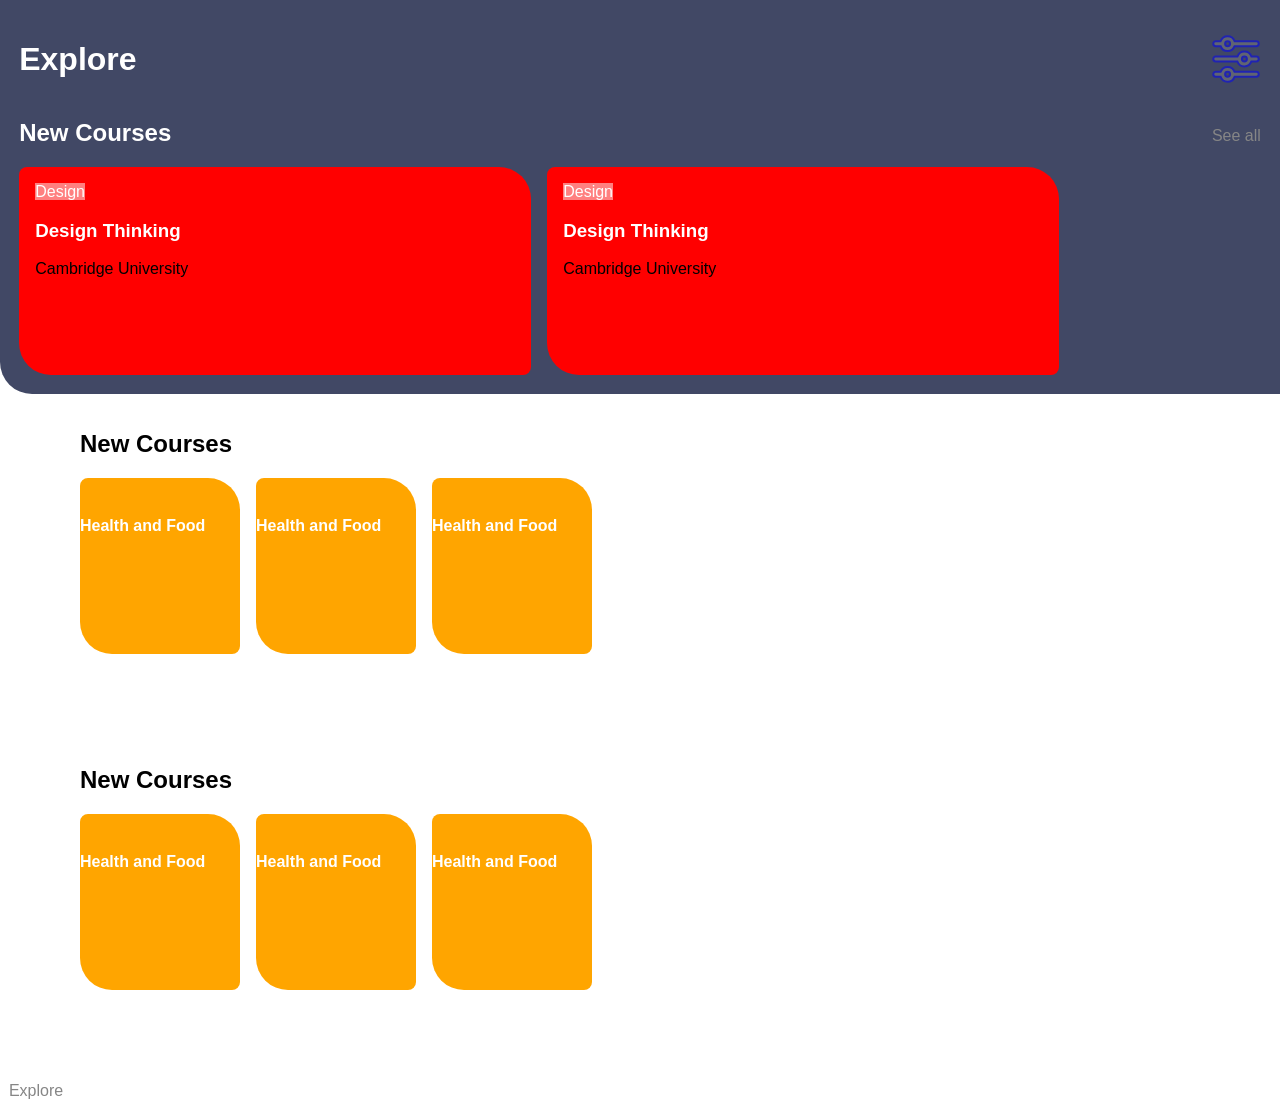
==== index.html @ 0bbe35b3 "firstcommit" ====
<!DOCTYPE html>
<html lang="fr">
<head>
    <meta charset="UTF-8">
    <meta http-equiv="X-UA-Compatible" content="IE=edge">
    <meta name="viewport" content="width=device-width, initial-scale=1.0">
    <link rel="stylesheet" href="./css/style.css">
    <title>Document</title>
</head>
<body>
    <header>
        <div class="line">
            <h1>Explore</h1>
            <a id="btnhead" href="#">
                <svg width="50" height="50" viewBox="0 0 22 22" fill="none" xmlns="http://www.w3.org/2000/svg">
                    <path opacity="0.5" d="M19.913 3.17391H10.3913C9.95652 1.91304 8.73913 1 7.30435 1C5.86957 1 4.69565 1.91304 4.21739 3.17391H2.08696C1.47826 3.17391 1 3.65217 1 4.26087C1 4.86957 1.47826 5.34783 2.08696 5.34783H4.21739C4.65217 6.6087 5.86957 7.52174 7.30435 7.52174C8.73913 7.52174 9.91304 6.6087 10.3913 5.34783H19.913C20.5217 5.34783 21 4.86957 21 4.26087C21 3.65217 20.5217 3.17391 19.913 3.17391ZM7.30435 5.34783C6.69565 5.34783 6.21739 4.86957 6.21739 4.26087C6.21739 3.65217 6.69565 3.17391 7.30435 3.17391C7.91304 3.17391 8.3913 3.65217 8.3913 4.26087C8.3913 4.86957 7.91304 5.34783 7.30435 5.34783ZM1 11C1 11.6087 1.47826 12.087 2.08696 12.087H11.6087C12.0435 13.3478 13.2609 14.2609 14.6957 14.2609C16.1304 14.2609 17.3043 13.3478 17.7826 12.087H19.913C20.5217 12.087 21 11.6087 21 11C21 10.3913 20.5217 9.91304 19.913 9.91304H17.7826C17.3478 8.65217 16.1304 7.73913 14.6957 7.73913C13.2609 7.73913 12.087 8.65217 11.6087 9.91304H2.08696C1.47826 9.91304 1 10.3913 1 11ZM13.6087 11C13.6087 10.3913 14.087 9.91304 14.6957 9.91304C15.3043 9.91304 15.7826 10.3913 15.7826 11C15.7826 11.6087 15.3043 12.087 14.6957 12.087C14.087 12.087 13.6087 11.6087 13.6087 11ZM19.913 16.6522H10.3913C9.95652 15.3913 8.73913 14.4783 7.30435 14.4783C5.86957 14.4783 4.69565 15.3913 4.21739 16.6522H2.08696C1.47826 16.6522 1 17.1304 1 17.7391C1 18.3478 1.47826 18.8261 2.08696 18.8261H4.21739C4.65217 20.087 5.86957 21 7.30435 21C8.73913 21 9.91304 20.087 10.3913 18.8261H19.913C20.5217 18.8261 21 18.3478 21 17.7391C21 17.1304 20.5217 16.6522 19.913 16.6522ZM7.30435 18.8261C6.69565 18.8261 6.21739 18.3478 6.21739 17.7391C6.21739 17.1304 6.69565 16.6522 7.30435 16.6522C7.91304 16.6522 8.3913 17.1304 8.3913 17.7391C8.3913 18.3478 7.91304 18.8261 7.30435 18.8261Z" fill="grey" stroke="blue" stroke-width="0.9"/>
                    </svg>
            </a>
        </div>
        <div class="entete">
            <h2>New Courses</h2>
            <a class="seeall" href="#">See all</a>
        </div>
        <div class="slide-head">
            <div class="container-slide-head">
                <a class="btnslider-head" href="#">Design</a>
                <h3>Design Thinking</h3>
                <p>Cambridge University</p>
            </div>
            <div class="container-slide-head">
                <a class="btnslider-head" href="#">Design</a>
                <h3>Design Thinking</h3>
                <p>Cambridge University</p>
            </div>
        </div>
    </header>
    <main>
        <section>
            <div class="entete">
                <h2>New Courses</h2>
                <a class="seeall" href="#">See all</a>
            </div>
            <div class="slide-main">
                <div class="container-slide-main">
                    <img src="" alt="">
                    <h4>Health and Food</h4>
                </div>
                <div class="container-slide-main">
                    <img src="" alt="">
                    <h4>Health and Food</h4>
                </div>
                <div class="container-slide-main">
                    <img src="" alt="">
                    <h4>Health and Food</h4>
                </div>
            </div>
        </section>
        <section>
            <div class="entete">
                <h2>New Courses</h2>
                <a class="seeall" href="#">See all</a>
            </div>
            <div class="slide-main">
                <div class="container-slide-main">
                    <img src="" alt="">
                    <h4>Health and Food</h4>
                </div>
                <div class="container-slide-main">
                    <img src="" alt="">
                    <h4>Health and Food</h4>
                </div>
                <div class="container-slide-main">
                    <img src="" alt="">
                    <h4>Health and Food</h4>
                </div>
            </div>
        </section>
    </main>
    <footer>
        <a href="#"><img src="" alt=""></a>
        <a href="#"><img src="" alt=""> Explore</a>
        <a href="#"><img src="" alt=""></a>
    </footer>
</body>
</html>
---- css/style.css ----
:root {
    --font-primary: Work Sans;
    --font-secondary: Arial;
    --color-header : #414865;
    --color-text-block : white;
    --color-titre : black;

}

body {
    margin: 0;
    padding: 0;
    font-family: Arial, Helvetica, sans-serif
}

header{
    display: flexbox;
    background-color: var(--color-header);
    border-bottom-left-radius: 2em;
    padding: 1.2em;
}

#btnhead {
    display: flex;
    right: 0px;
}

#logohead {
    width: 1.8em;
}

.entete{
    display: flex;
    align-items: baseline;
    justify-content: space-between;
}

.seeall{
    display: block;
}

a{
    font-weight: lighter;
    text-decoration: none;
    color: rgb(134, 134, 134);
}

h1, header h2, h3, h4 {
    color: var(--color-text-block);
}

.line {
    display: flex;
    align-items: center;
    justify-content: space-between;
}


.slide-head{
    display: flex;
    gap: 1em;
}

section{
    width: 100vw;
    height: 20em;
    margin: 1em;
    overflow: hidden;
}

.container-slide-head{
    padding: 1em;
    width: 30em;
    height: 11em;
    background-color: red;
    border-radius: 0.5em 2em 0.5em 2em;
}


.btnslider-head{
    background-color: rgba(255, 255, 255, 0.5);
    color: white;
}

.slide-main {
    left: 0px;
    display: flex;
    gap: 1em;
}

.container-slide-main{
    width: 10em;
    height: 11em;
    border-radius: 0.5em 2em 0.5em 2em;
    background-color: orange;
}


/*recherche*/

main{
    width: 90%;
    margin: auto;
}

#btnclose{
    display: block;
    width: 2em;
    height: 2em;
    position: absolute;
    right: 2em;
    top: 2em;
    padding-top: 0.8em;
}

.bar{
    width: 90%;
    height: 10%;
    background-color: white;
}

.bar1{
    transform:  rotate(45deg);
}

.bar2{
    transform: translateY(-100%) rotate(-45deg);
}

#bg-option{
    width: 100;
    background-color: var(--color-header);
}

#contain-btn-option{
    display: flex;
}

.btn-option{
    margin: 1em;
}


input[type="checkbox"].check-option {
    display: none;
  }
  
  input[type="checkbox"].check-option + label {
    text-align: center;
    color: white;
    background-color: rgba(255, 255, 255, 0.5);
    border-radius: 2em;
    cursor: pointer;
    padding: 1em;
    margin: 1em;
    margin-top: 3em;
  }
  
  input[type="checkbox"].check-option:hover + label {
    background-color: #178e1f;
    color: white;
  }
  
  input[type="checkbox"].check-option:checked + label {
    background-color: white;
    color: black;
  }
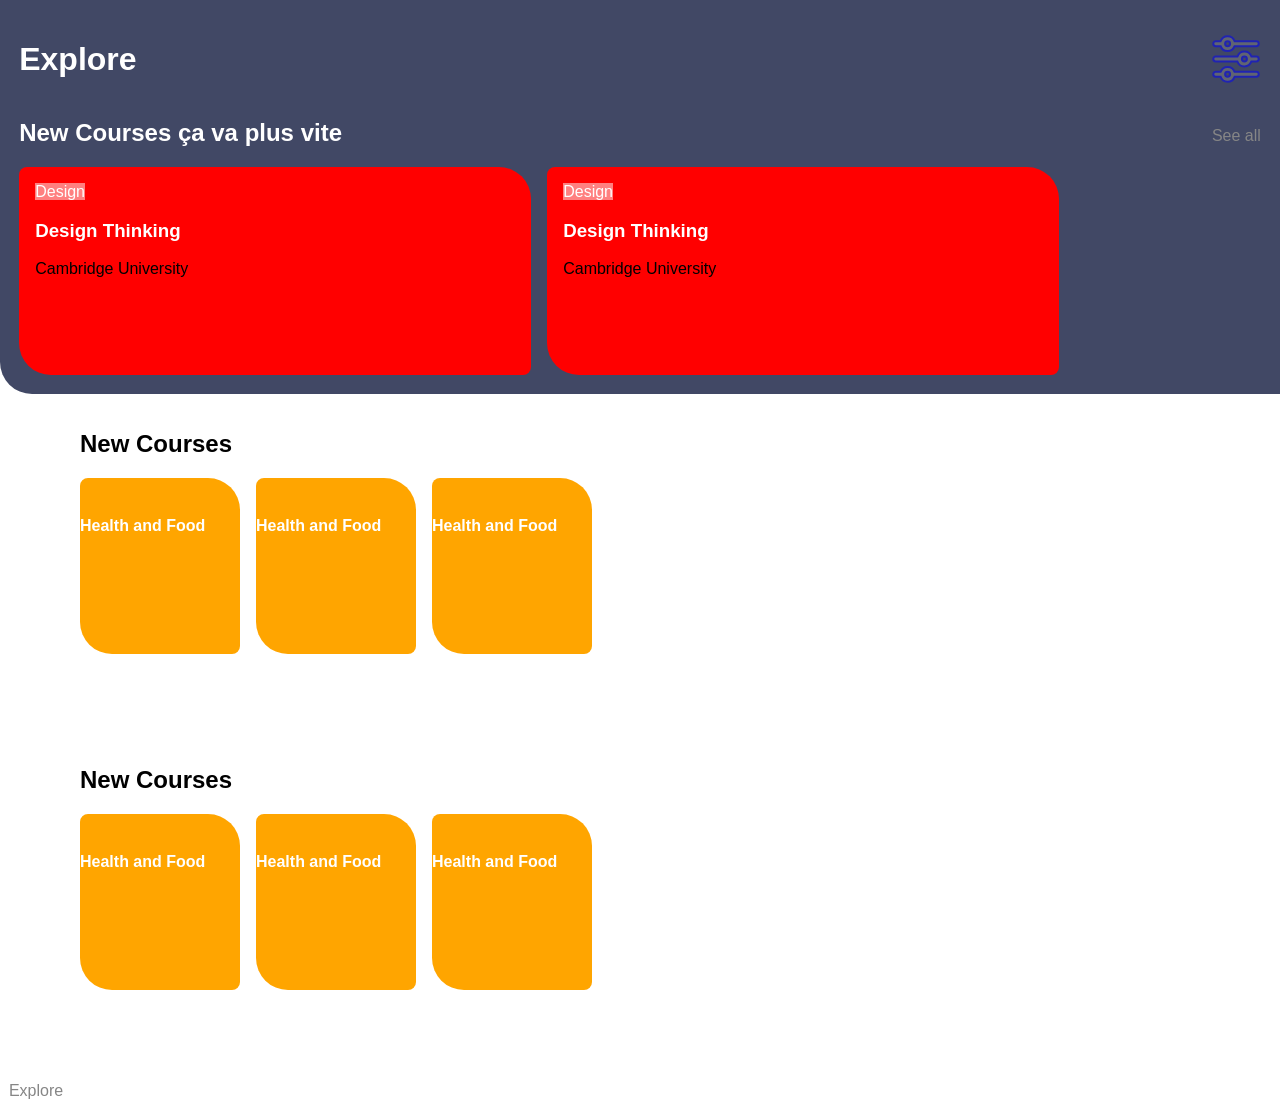
==== commit ea5fdb41: "commit2" ====
--- a/index.html
+++ b/index.html
@@ -18,7 +18,7 @@
             </a>
         </div>
         <div class="entete">
-            <h2>New Courses</h2>
+            <h2>New Courses ça va plus vite</h2>
             <a class="seeall" href="#">See all</a>
         </div>
         <div class="slide-head">
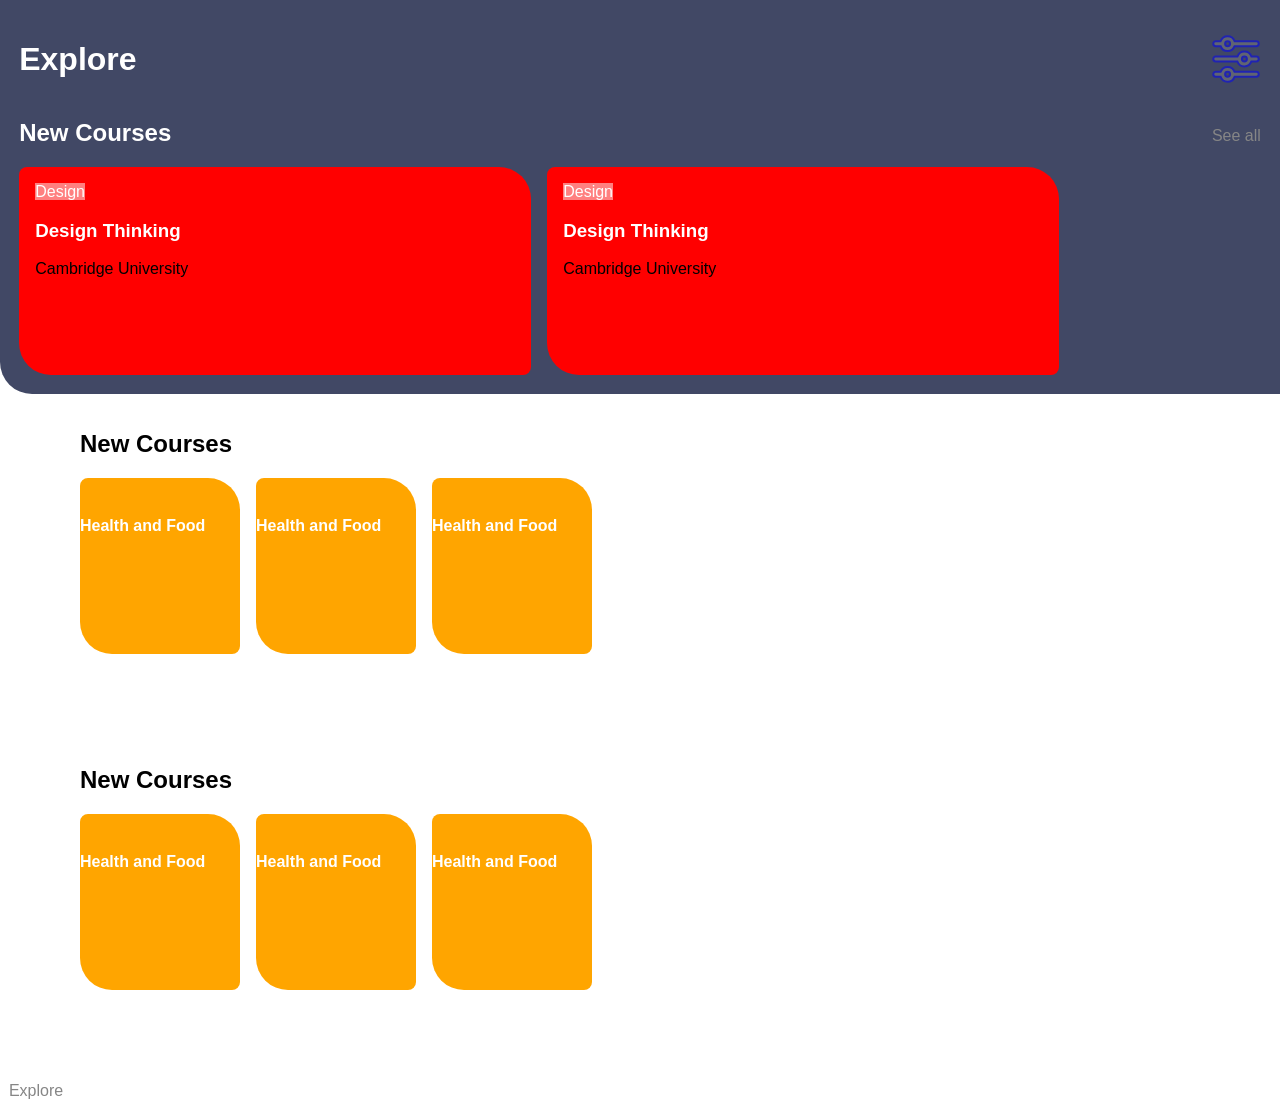
==== commit 5e6b5282: "commit3" ====
--- a/index.html
+++ b/index.html
@@ -18,7 +18,7 @@
             </a>
         </div>
         <div class="entete">
-            <h2>New Courses ça va plus vite</h2>
+            <h2>New Courses</h2>
             <a class="seeall" href="#">See all</a>
         </div>
         <div class="slide-head">
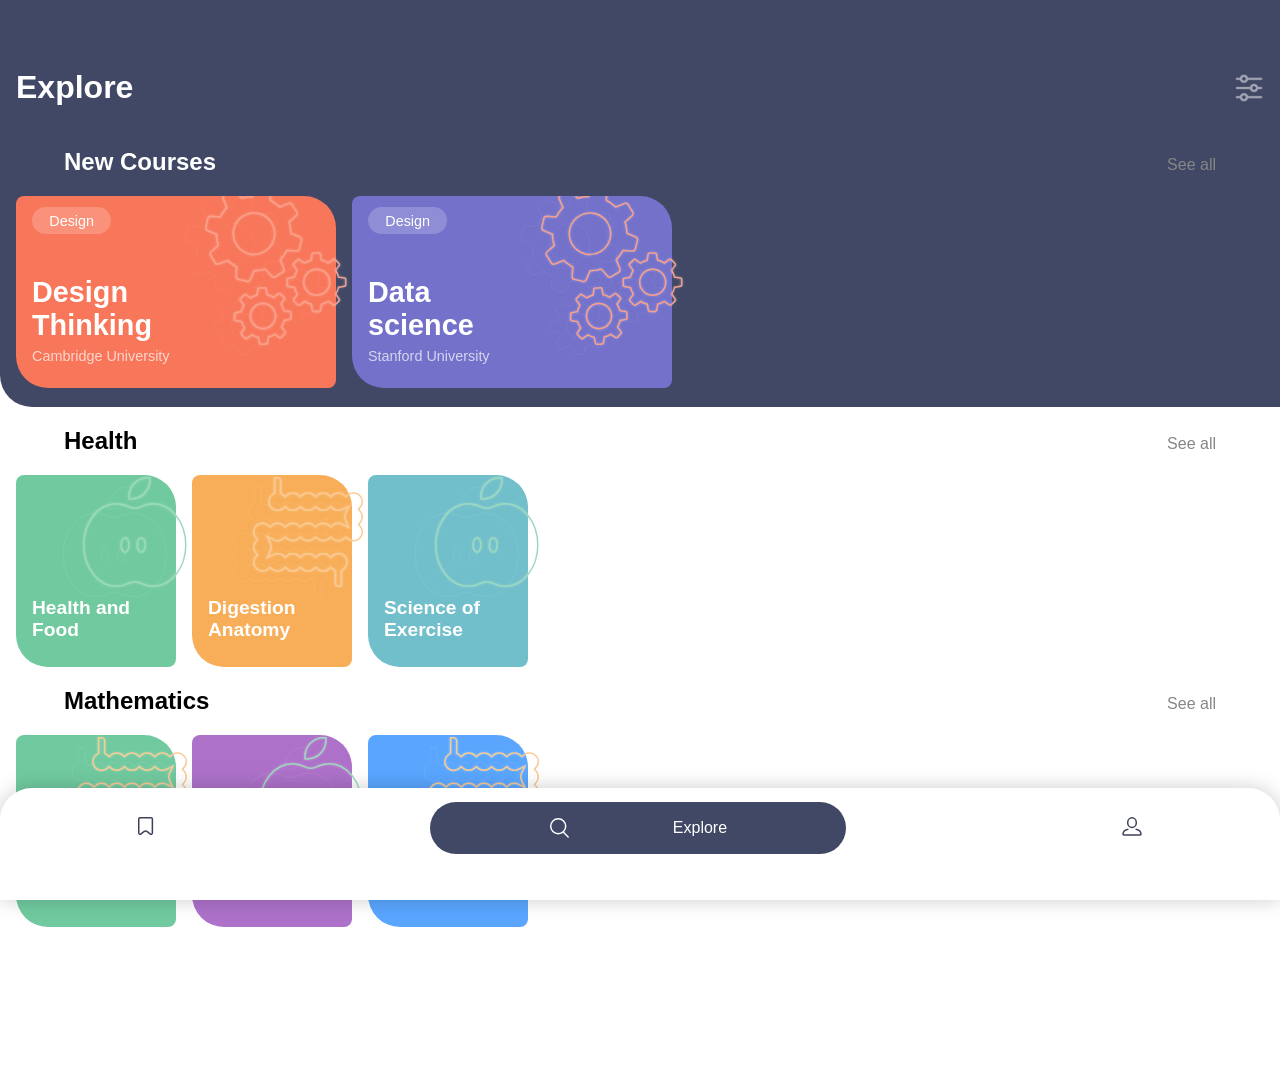
==== commit 16e57674: "fini" ====
--- a/index.html
+++ b/index.html
@@ -12,74 +12,97 @@
         <div class="line">
             <h1>Explore</h1>
             <a id="btnhead" href="#">
-                <svg width="50" height="50" viewBox="0 0 22 22" fill="none" xmlns="http://www.w3.org/2000/svg">
-                    <path opacity="0.5" d="M19.913 3.17391H10.3913C9.95652 1.91304 8.73913 1 7.30435 1C5.86957 1 4.69565 1.91304 4.21739 3.17391H2.08696C1.47826 3.17391 1 3.65217 1 4.26087C1 4.86957 1.47826 5.34783 2.08696 5.34783H4.21739C4.65217 6.6087 5.86957 7.52174 7.30435 7.52174C8.73913 7.52174 9.91304 6.6087 10.3913 5.34783H19.913C20.5217 5.34783 21 4.86957 21 4.26087C21 3.65217 20.5217 3.17391 19.913 3.17391ZM7.30435 5.34783C6.69565 5.34783 6.21739 4.86957 6.21739 4.26087C6.21739 3.65217 6.69565 3.17391 7.30435 3.17391C7.91304 3.17391 8.3913 3.65217 8.3913 4.26087C8.3913 4.86957 7.91304 5.34783 7.30435 5.34783ZM1 11C1 11.6087 1.47826 12.087 2.08696 12.087H11.6087C12.0435 13.3478 13.2609 14.2609 14.6957 14.2609C16.1304 14.2609 17.3043 13.3478 17.7826 12.087H19.913C20.5217 12.087 21 11.6087 21 11C21 10.3913 20.5217 9.91304 19.913 9.91304H17.7826C17.3478 8.65217 16.1304 7.73913 14.6957 7.73913C13.2609 7.73913 12.087 8.65217 11.6087 9.91304H2.08696C1.47826 9.91304 1 10.3913 1 11ZM13.6087 11C13.6087 10.3913 14.087 9.91304 14.6957 9.91304C15.3043 9.91304 15.7826 10.3913 15.7826 11C15.7826 11.6087 15.3043 12.087 14.6957 12.087C14.087 12.087 13.6087 11.6087 13.6087 11ZM19.913 16.6522H10.3913C9.95652 15.3913 8.73913 14.4783 7.30435 14.4783C5.86957 14.4783 4.69565 15.3913 4.21739 16.6522H2.08696C1.47826 16.6522 1 17.1304 1 17.7391C1 18.3478 1.47826 18.8261 2.08696 18.8261H4.21739C4.65217 20.087 5.86957 21 7.30435 21C8.73913 21 9.91304 20.087 10.3913 18.8261H19.913C20.5217 18.8261 21 18.3478 21 17.7391C21 17.1304 20.5217 16.6522 19.913 16.6522ZM7.30435 18.8261C6.69565 18.8261 6.21739 18.3478 6.21739 17.7391C6.21739 17.1304 6.69565 16.6522 7.30435 16.6522C7.91304 16.6522 8.3913 17.1304 8.3913 17.7391C8.3913 18.3478 7.91304 18.8261 7.30435 18.8261Z" fill="grey" stroke="blue" stroke-width="0.9"/>
-                    </svg>
+                <svg width="30" height="30" viewBox="0 0 22 22" fill="none" xmlns="http://www.w3.org/2000/svg">
+                    <path opacity="0.5" d="M19.913 3.17391H10.3913C9.95652 1.91304 8.73913 1 7.30435 1C5.86957 1 4.69565 1.91304 4.21739 3.17391H2.08696C1.47826 3.17391 1 3.65217 1 4.26087C1 4.86957 1.47826 5.34783 2.08696 5.34783H4.21739C4.65217 6.6087 5.86957 7.52174 7.30435 7.52174C8.73913 7.52174 9.91304 6.6087 10.3913 5.34783H19.913C20.5217 5.34783 21 4.86957 21 4.26087C21 3.65217 20.5217 3.17391 19.913 3.17391ZM7.30435 5.34783C6.69565 5.34783 6.21739 4.86957 6.21739 4.26087C6.21739 3.65217 6.69565 3.17391 7.30435 3.17391C7.91304 3.17391 8.3913 3.65217 8.3913 4.26087C8.3913 4.86957 7.91304 5.34783 7.30435 5.34783ZM1 11C1 11.6087 1.47826 12.087 2.08696 12.087H11.6087C12.0435 13.3478 13.2609 14.2609 14.6957 14.2609C16.1304 14.2609 17.3043 13.3478 17.7826 12.087H19.913C20.5217 12.087 21 11.6087 21 11C21 10.3913 20.5217 9.91304 19.913 9.91304H17.7826C17.3478 8.65217 16.1304 7.73913 14.6957 7.73913C13.2609 7.73913 12.087 8.65217 11.6087 9.91304H2.08696C1.47826 9.91304 1 10.3913 1 11ZM13.6087 11C13.6087 10.3913 14.087 9.91304 14.6957 9.91304C15.3043 9.91304 15.7826 10.3913 15.7826 11C15.7826 11.6087 15.3043 12.087 14.6957 12.087C14.087 12.087 13.6087 11.6087 13.6087 11ZM19.913 16.6522H10.3913C9.95652 15.3913 8.73913 14.4783 7.30435 14.4783C5.86957 14.4783 4.69565 15.3913 4.21739 16.6522H2.08696C1.47826 16.6522 1 17.1304 1 17.7391C1 18.3478 1.47826 18.8261 2.08696 18.8261H4.21739C4.65217 20.087 5.86957 21 7.30435 21C8.73913 21 9.91304 20.087 10.3913 18.8261H19.913C20.5217 18.8261 21 18.3478 21 17.7391C21 17.1304 20.5217 16.6522 19.913 16.6522ZM7.30435 18.8261C6.69565 18.8261 6.21739 18.3478 6.21739 17.7391C6.21739 17.1304 6.69565 16.6522 7.30435 16.6522C7.91304 16.6522 8.3913 17.1304 8.3913 17.7391C8.3913 18.3478 7.91304 18.8261 7.30435 18.8261Z" fill="white" stroke="#3C4158" stroke-width="0.5"/>
+                </svg>
             </a>
         </div>
         <div class="entete">
             <h2>New Courses</h2>
             <a class="seeall" href="#">See all</a>
         </div>
-        <div class="slide-head">
-            <div class="container-slide-head">
-                <a class="btnslider-head" href="#">Design</a>
-                <h3>Design Thinking</h3>
-                <p>Cambridge University</p>
-            </div>
-            <div class="container-slide-head">
-                <a class="btnslider-head" href="#">Design</a>
-                <h3>Design Thinking</h3>
-                <p>Cambridge University</p>
+        <div class="slide">
+            <div class="zone-slide">
+                <div class="container-slide-head bgcolor1">
+                    <a class="btnslider-head" href="#">Design</a>
+                    
+                    <div class="text-headslide">
+                        <h3>Design Thinking</h3>
+                        <p>Cambridge University</p>
+                    </div>
+                    <img src="./img/Thinking.svg" alt="engrenage">
+                    
+                </div>
+                <div class="container-slide-head bgcolor2">
+                    <a class="btnslider-head" href="#">Design</a>
+                    
+                    <div class="text-headslide">
+                        <h3>Data 
+                            science</h3>
+                        <p>Stanford University</p>
+                    </div>
+                    <img src="./img/Thinking.svg" alt="engrenage">
+                    
+                </div>
             </div>
         </div>
     </header>
     <main>
         <section>
             <div class="entete">
-                <h2>New Courses</h2>
+                <h2>Health</h2>
                 <a class="seeall" href="#">See all</a>
             </div>
-            <div class="slide-main">
-                <div class="container-slide-main">
-                    <img src="" alt="">
-                    <h4>Health and Food</h4>
-                </div>
-                <div class="container-slide-main">
-                    <img src="" alt="">
-                    <h4>Health and Food</h4>
-                </div>
-                <div class="container-slide-main">
-                    <img src="" alt="">
-                    <h4>Health and Food</h4>
+            <div class="slide">
+                <div class="zone-slide">
+                    <div class="container-slide-main bgcolor3">
+                        <h4>Health and Food</h4>
+                        <img src="./img/pomme.svg" alt="pomme">
+                    </div>
+                    <div class="container-slide-main bgcolor4">
+                        <h4>Digestion Anatomy</h4>
+                        <img src="./img/digestion.svg" alt="digestion">
+                    </div>
+                    <div class="container-slide-main bgcolor5">
+                        <h4>Science of Exercise</h4>
+                        <img src="./img/pomme.svg" alt="pomme">
+                    </div>
                 </div>
             </div>
         </section>
         <section>
             <div class="entete">
-                <h2>New Courses</h2>
+                <h2>Mathematics</h2>
                 <a class="seeall" href="#">See all</a>
             </div>
-            <div class="slide-main">
-                <div class="container-slide-main">
-                    <img src="" alt="">
-                    <h4>Health and Food</h4>
-                </div>
-                <div class="container-slide-main">
-                    <img src="" alt="">
-                    <h4>Health and Food</h4>
-                </div>
-                <div class="container-slide-main">
-                    <img src="" alt="">
-                    <h4>Health and Food</h4>
+            <div class="slide">
+                <div class="zone-slide">
+                    <div class="container-slide-main bgcolor3">
+                        <h4>Health and Food</h4>
+                        <img src="./img/digestion.svg" alt="digestion">
+                    </div>
+                    <div class="container-slide-main bgcolor6">
+                        <h4>Digestion Anatomy</h4>
+                        <img src="./img/pomme.svg" alt="pomme">
+                    </div>
+                    <div class="container-slide-main bgcolor7">
+                        <h4>Science of Exercise</h4>
+                        <img src="./img/digestion.svg" alt="digestion">
+                    </div>
                 </div>
             </div>
         </section>
     </main>
     <footer>
-        <a href="#"><img src="" alt=""></a>
-        <a href="#"><img src="" alt=""> Explore</a>
-        <a href="#"><img src="" alt=""></a>
+        <a href="#"><img src="./img/flag.svg" alt="drapeau"></a>
+        <a id="mainbutton" href="#">
+            <svg width="21" height="20" viewBox="0 0 21 20" fill="none" xmlns="http://www.w3.org/2000/svg">
+                <circle cx="9.20731" cy="8.24832" r="7.49832" stroke="white" stroke-width="1.5"/>
+                <rect x="14.4863" y="13.2498" width="8.07786" height="1.46923" rx="0.734614" transform="rotate(45 14.4863 13.2498)" fill="white"/>
+            </svg>
+            Explore
+        </a>
+        <a href="#"><img src="./img/profile.svg" alt="profile"></a>
     </footer>
 </body>
 </html>
--- a/css/style.css
+++ b/css/style.css
@@ -1,23 +1,61 @@
 :root {
-    --font-primary: Work Sans;
+    --font-primary: 'Work Sans';
     --font-secondary: Arial;
     --color-header : #414865;
     --color-text-block : white;
     --color-titre : black;
-
+    --bg-color1: #F87659;
+    --bg-color2: #7371CA;
+    --bg-color3: #71CA9F;
+    --bg-color4: #F8AE59;
+    --bg-color5: #71BFCA;
+    --bg-color6: #AD71CA;
+    --bg-color7: #5AA6FF;
+
+}
+
+
+.bgcolor1{
+    background-color: var(--bg-color1);
+}
+
+.bgcolor2{
+    background-color: var(--bg-color2);
+}
+
+.bgcolor3{
+    background-color: var(--bg-color3);
+}
+
+.bgcolor4{
+    background-color: var(--bg-color4);
+}
+
+.bgcolor5{
+    background-color: var(--bg-color5);
+}
+
+.bgcolor6{
+    background-color: var(--bg-color6);
+}
+
+.bgcolor7{
+    background-color: var(--bg-color7);
 }
 
 body {
     margin: 0;
     padding: 0;
-    font-family: Arial, Helvetica, sans-serif
+    font-family: Arial, Helvetica, sans-serif;
+    padding-bottom: 10em;
 }
 
 header{
     display: flexbox;
     background-color: var(--color-header);
     border-bottom-left-radius: 2em;
-    padding: 1.2em;
+    padding-bottom: 1.2em;
+    padding-top: 3em;
 }
 
 #btnhead {
@@ -30,6 +68,8 @@
 }
 
 .entete{
+    margin: auto;
+    width: 90%;
     display: flex;
     align-items: baseline;
     justify-content: space-between;
@@ -50,6 +90,7 @@
 }
 
 .line {
+    margin: 0em 1em 0em 1em;
     display: flex;
     align-items: center;
     justify-content: space-between;
@@ -61,42 +102,117 @@
     gap: 1em;
 }
 
-section{
+.container-slide-head{
+    position: relative;
+    padding: 1em;
+    width: 18em;
+    height: 10em;
+    border-radius: 0.5em 2em 0.5em 2em;
+}
+
+.container-slide-head img{
+    position: absolute;
+    right: -0.8em;
+    top: -0.8em;
+}
+
+.container-slide-head a{
+    background-color: rgba(255, 255, 255, 0.2); 
+    padding: 0.4em 1.2em 0.4em 1.2em;
+    border-radius: 1em;
+    font-size: 0.9em;
+}
+
+.container-slide-head a{
+    background-color: rgba(255, 255, 255, 0.2); 
+    padding: 0.4em 1.2em 0.4em 1.2em;
+    border-radius: 1em;
+    font-size: 0.9em;
+}
+
+h3{
+    font-size: 1.8em;
+    width: 50%;
+    margin-bottom: 0em;
+}
+
+.container-slide-head p{
+    margin-top: 0.4em;
+    font-size: 0.9em;
+    color: white;
+    opacity: 70%;
+}
+
+.text-headslide{
+    position: absolute;
+    display: flex;
+    flex-direction: column;
+    bottom: 0.6em;
+}
+
+.btnslider-head{
+    color: white;
+}
+
+.slide {
     width: 100vw;
-    height: 20em;
-    margin: 1em;
-    overflow: hidden;
-}
-
-.container-slide-head{
-    padding: 1em;
-    width: 30em;
-    height: 11em;
-    background-color: red;
-    border-radius: 0.5em 2em 0.5em 2em;
-}
-
-
-.btnslider-head{
-    background-color: rgba(255, 255, 255, 0.5);
-    color: white;
-}
-
-.slide-main {
-    left: 0px;
+    display: flex;
+    overflow-x: scroll;
+}
+
+.zone-slide{
+    margin: 0em 1em 0em 1em;
     display: flex;
     gap: 1em;
 }
 
 .container-slide-main{
-    width: 10em;
+    display: flex;
+    align-items:flex-end;
+    position: relative;
+    padding: 1em;
+    padding-bottom: 0em;
+    width: 8em;
     height: 11em;
     border-radius: 0.5em 2em 0.5em 2em;
-    background-color: orange;
-}
-
-
-/*recherche*/
+}
+
+.container-slide-main > img{
+    position: absolute;
+    right: -0.8em;
+    top: 0em;
+}
+
+h4{
+    font-size: 1.2em;
+}
+
+footer{
+    position: fixed;
+    bottom: 0px;
+    width: 100%;
+    height: 5em;
+    display: flex;
+    align-items: center;
+    justify-content: space-around;
+    background-color: white;
+    border-radius: 2em 2em 0em 0em;
+    filter: drop-shadow(0px 0px 10px rgba(0, 0, 0, 0.2));
+    padding-bottom: 2em;
+}
+
+#mainbutton{
+    display: flex;
+    align-items: center;
+    justify-content: space-evenly;
+    background-color: var(--color-header);
+    border-radius: 3em;
+    color: white;
+    width: 30%;
+    padding: 1em;
+}
+
+/*recherche
 
 main{
     width: 90%;
@@ -167,3 +283,4 @@
   }
 
 
+*/
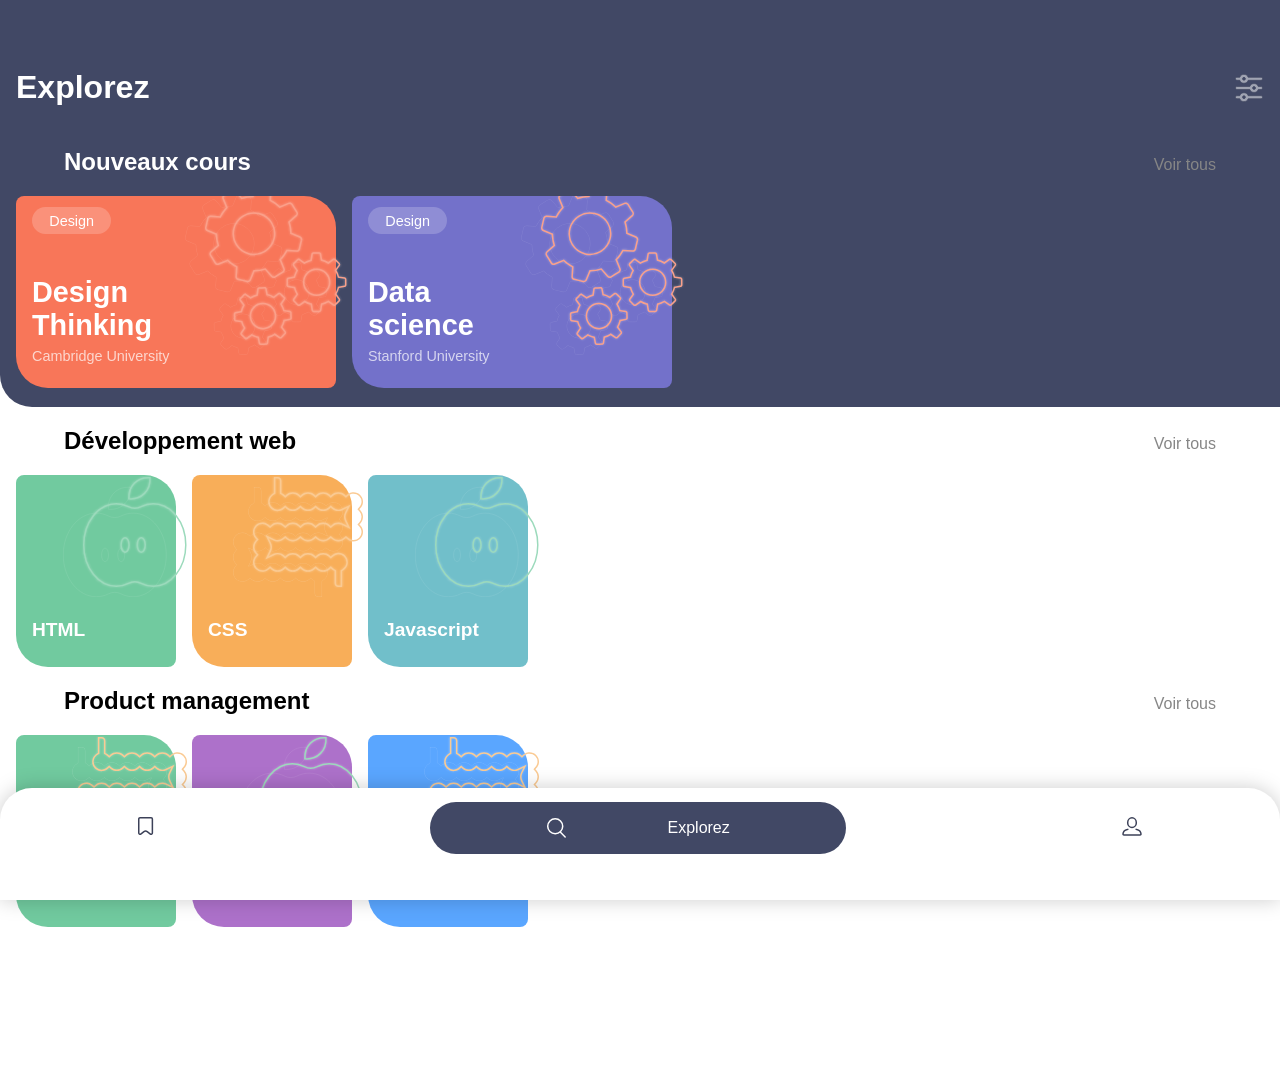
==== commit 86e37350: "traduction" ====
--- a/index.html
+++ b/index.html
@@ -5,24 +5,30 @@
     <meta http-equiv="X-UA-Compatible" content="IE=edge">
     <meta name="viewport" content="width=device-width, initial-scale=1.0">
     <link rel="stylesheet" href="./css/style.css">
-    <title>Document</title>
+    <title>Proj1</title>
 </head>
 <body>
+    <!--header-->
     <header>
+        <!--Explore-->
         <div class="line">
-            <h1>Explore</h1>
+            <h1>Explorez</h1>
             <a id="btnhead" href="#">
                 <svg width="30" height="30" viewBox="0 0 22 22" fill="none" xmlns="http://www.w3.org/2000/svg">
                     <path opacity="0.5" d="M19.913 3.17391H10.3913C9.95652 1.91304 8.73913 1 7.30435 1C5.86957 1 4.69565 1.91304 4.21739 3.17391H2.08696C1.47826 3.17391 1 3.65217 1 4.26087C1 4.86957 1.47826 5.34783 2.08696 5.34783H4.21739C4.65217 6.6087 5.86957 7.52174 7.30435 7.52174C8.73913 7.52174 9.91304 6.6087 10.3913 5.34783H19.913C20.5217 5.34783 21 4.86957 21 4.26087C21 3.65217 20.5217 3.17391 19.913 3.17391ZM7.30435 5.34783C6.69565 5.34783 6.21739 4.86957 6.21739 4.26087C6.21739 3.65217 6.69565 3.17391 7.30435 3.17391C7.91304 3.17391 8.3913 3.65217 8.3913 4.26087C8.3913 4.86957 7.91304 5.34783 7.30435 5.34783ZM1 11C1 11.6087 1.47826 12.087 2.08696 12.087H11.6087C12.0435 13.3478 13.2609 14.2609 14.6957 14.2609C16.1304 14.2609 17.3043 13.3478 17.7826 12.087H19.913C20.5217 12.087 21 11.6087 21 11C21 10.3913 20.5217 9.91304 19.913 9.91304H17.7826C17.3478 8.65217 16.1304 7.73913 14.6957 7.73913C13.2609 7.73913 12.087 8.65217 11.6087 9.91304H2.08696C1.47826 9.91304 1 10.3913 1 11ZM13.6087 11C13.6087 10.3913 14.087 9.91304 14.6957 9.91304C15.3043 9.91304 15.7826 10.3913 15.7826 11C15.7826 11.6087 15.3043 12.087 14.6957 12.087C14.087 12.087 13.6087 11.6087 13.6087 11ZM19.913 16.6522H10.3913C9.95652 15.3913 8.73913 14.4783 7.30435 14.4783C5.86957 14.4783 4.69565 15.3913 4.21739 16.6522H2.08696C1.47826 16.6522 1 17.1304 1 17.7391C1 18.3478 1.47826 18.8261 2.08696 18.8261H4.21739C4.65217 20.087 5.86957 21 7.30435 21C8.73913 21 9.91304 20.087 10.3913 18.8261H19.913C20.5217 18.8261 21 18.3478 21 17.7391C21 17.1304 20.5217 16.6522 19.913 16.6522ZM7.30435 18.8261C6.69565 18.8261 6.21739 18.3478 6.21739 17.7391C6.21739 17.1304 6.69565 16.6522 7.30435 16.6522C7.91304 16.6522 8.3913 17.1304 8.3913 17.7391C8.3913 18.3478 7.91304 18.8261 7.30435 18.8261Z" fill="white" stroke="#3C4158" stroke-width="0.5"/>
                 </svg>
             </a>
-        </div>
+        </div> <!-- /Explore-->
+        <!--entete slider header-->
         <div class="entete">
-            <h2>New Courses</h2>
-            <a class="seeall" href="#">See all</a>
-        </div>
+            <h2>Nouveaux cours</h2>
+            <a class="seeall" href="#">Voir tous</a>
+        </div> <!-- /entete slider header-->
+
+        <!--slider header-->
         <div class="slide">
             <div class="zone-slide">
+                <!--bloque1 in slider-->
                 <div class="container-slide-head bgcolor1">
                     <a class="btnslider-head" href="#">Design</a>
                     
@@ -31,8 +37,9 @@
                         <p>Cambridge University</p>
                     </div>
                     <img src="./img/Thinking.svg" alt="engrenage">
-                    
-                </div>
+                </div> <!-- /bloque1 in slider-->
+
+                <!--bloque2 in slider-->
                 <div class="container-slide-head bgcolor2">
                     <a class="btnslider-head" href="#">Design</a>
                     
@@ -42,67 +49,109 @@
                         <p>Stanford University</p>
                     </div>
                     <img src="./img/Thinking.svg" alt="engrenage">
-                    
-                </div>
+                </div><!-- /bloque2 in slider-->
+
             </div>
-        </div>
-    </header>
+        </div> <!-- /slider header-->
+
+    </header> <!-- /header-->
+
+    <!--main-->
     <main>
+
+        <!--section1-->
         <section>
+
+            <!--entete slider1-->
             <div class="entete">
-                <h2>Health</h2>
-                <a class="seeall" href="#">See all</a>
-            </div>
+                <h2>Développement web</h2>
+                <a class="seeall" href="#">Voir tous</a>
+            </div> <!-- /entete slider1-->
+
+            <!--slider1-->
             <div class="slide">
                 <div class="zone-slide">
+
+                    <!--bloque1 in slider1-->
                     <div class="container-slide-main bgcolor3">
-                        <h4>Health and Food</h4>
+                        <h4>HTML</h4>
                         <img src="./img/pomme.svg" alt="pomme">
-                    </div>
+                    </div> <!-- /bloque1 in slider1-->
+
+                    <!--bloque2 in slider1-->
                     <div class="container-slide-main bgcolor4">
-                        <h4>Digestion Anatomy</h4>
+                        <h4>CSS</h4>
                         <img src="./img/digestion.svg" alt="digestion">
-                    </div>
+                    </div> <!-- /bloque2 in slider1-->
+                    
+                    <!--bloque3 in slider1-->
                     <div class="container-slide-main bgcolor5">
-                        <h4>Science of Exercise</h4>
+                        <h4>Javascript</h4>
                         <img src="./img/pomme.svg" alt="pomme">
-                    </div>
+                    </div> <!-- /bloque3 in slider1-->
+
                 </div>
-            </div>
-        </section>
+            </div> <!-- /slider1-->
+
+        </section> <!-- /section1-->
+
+        <!--section2-->
         <section>
+            <!--entete slider2-->
             <div class="entete">
-                <h2>Mathematics</h2>
-                <a class="seeall" href="#">See all</a>
-            </div>
+                <h2>Product management</h2>
+                <a class="seeall" href="#">Voir tous</a>
+            </div><!-- /entete slider2-->
+
+            <!--slider2-->
             <div class="slide">
                 <div class="zone-slide">
+
+                    <!--bloque1 in slider2-->
                     <div class="container-slide-main bgcolor3">
-                        <h4>Health and Food</h4>
+                        <h4>Lean start up</h4>
                         <img src="./img/digestion.svg" alt="digestion">
-                    </div>
+                    </div> <!-- /bloque1 in slider2-->
+
+                    <!--bloque2 in slider2-->
                     <div class="container-slide-main bgcolor6">
-                        <h4>Digestion Anatomy</h4>
+                        <h4>Running lean</h4>
                         <img src="./img/pomme.svg" alt="pomme">
-                    </div>
+                    </div> <!-- /bloque2 in slider2-->
+
+                    <!--bloque3 in slider2-->
                     <div class="container-slide-main bgcolor7">
-                        <h4>Science of Exercise</h4>
+                        <h4>Lean UX</h4>
                         <img src="./img/digestion.svg" alt="digestion">
-                    </div>
+                    </div> <!-- /bloque3 in slider2-->
                 </div>
-            </div>
-        </section>
-    </main>
+            </div> <!-- /slider2-->
+
+        </section> <!-- /section2-->
+
+    </main> <!-- /main-->
+
+    <!--footer-->
     <footer>
+
+        <!--bouton1 footer-->
         <a href="#"><img src="./img/flag.svg" alt="drapeau"></a>
+        <!-- /bouton1 footer-->
+
+        <!--bouton2 footer-->
         <a id="mainbutton" href="#">
             <svg width="21" height="20" viewBox="0 0 21 20" fill="none" xmlns="http://www.w3.org/2000/svg">
                 <circle cx="9.20731" cy="8.24832" r="7.49832" stroke="white" stroke-width="1.5"/>
                 <rect x="14.4863" y="13.2498" width="8.07786" height="1.46923" rx="0.734614" transform="rotate(45 14.4863 13.2498)" fill="white"/>
             </svg>
-            Explore
+            Explorez
         </a>
+        <!-- /bouton2 footer-->
+        
+        <!--bouton3 footer-->
         <a href="#"><img src="./img/profile.svg" alt="profile"></a>
-    </footer>
+        <!-- /bouton3 footer-->
+
+    </footer> <!-- /footer-->
 </body>
 </html>
--- a/css/style.css
+++ b/css/style.css
@@ -1,3 +1,4 @@
+/*variable*/
 :root {
     --font-primary: 'Work Sans';
     --font-secondary: Arial;
@@ -14,7 +15,7 @@
 
 }
 
-
+/*couleur de font*/
 .bgcolor1{
     background-color: var(--bg-color1);
 }
@@ -43,6 +44,8 @@
     background-color: var(--bg-color7);
 }
 
+
+/*body*/
 body {
     margin: 0;
     padding: 0;
@@ -50,6 +53,7 @@
     padding-bottom: 10em;
 }
 
+/*header*/
 header{
     display: flexbox;
     background-color: var(--color-header);
@@ -58,6 +62,13 @@
     padding-top: 3em;
 }
 
+.line {
+    margin: 0em 1em 0em 1em;
+    display: flex;
+    align-items: center;
+    justify-content: space-between;
+}
+
 #btnhead {
     display: flex;
     right: 0px;
@@ -65,18 +76,6 @@
 
 #logohead {
     width: 1.8em;
-}
-
-.entete{
-    margin: auto;
-    width: 90%;
-    display: flex;
-    align-items: baseline;
-    justify-content: space-between;
-}
-
-.seeall{
-    display: block;
 }
 
 a{
@@ -85,23 +84,33 @@
     color: rgb(134, 134, 134);
 }
 
+/*couleur de la majorité des titres*/
 h1, header h2, h3, h4 {
     color: var(--color-text-block);
 }
 
-.line {
+/*slider règle basique*/
+.entete{
+    margin: auto;
+    width: 90%;
+    display: flex;
+    align-items: baseline;
+    justify-content: space-between;
+}
+
+.slide {
+    width: 100vw;
+    display: flex;
+    overflow-x: scroll;
+}
+
+.zone-slide{
     margin: 0em 1em 0em 1em;
     display: flex;
-    align-items: center;
-    justify-content: space-between;
-}
-
-
-.slide-head{
-    display: flex;
     gap: 1em;
 }
 
+/*slider règle header*/
 .container-slide-head{
     position: relative;
     padding: 1em;
@@ -110,24 +119,19 @@
     border-radius: 0.5em 2em 0.5em 2em;
 }
 
-.container-slide-head img{
-    position: absolute;
-    right: -0.8em;
-    top: -0.8em;
-}
-
-.container-slide-head a{
+.btnslider-head{
     background-color: rgba(255, 255, 255, 0.2); 
     padding: 0.4em 1.2em 0.4em 1.2em;
     border-radius: 1em;
     font-size: 0.9em;
-}
-
-.container-slide-head a{
-    background-color: rgba(255, 255, 255, 0.2); 
-    padding: 0.4em 1.2em 0.4em 1.2em;
-    border-radius: 1em;
-    font-size: 0.9em;
+    color: white;
+}
+
+.text-headslide{
+    position: absolute;
+    display: flex;
+    flex-direction: column;
+    bottom: 0.6em;
 }
 
 h3{
@@ -143,29 +147,13 @@
     opacity: 70%;
 }
 
-.text-headslide{
-    position: absolute;
-    display: flex;
-    flex-direction: column;
-    bottom: 0.6em;
-}
-
-.btnslider-head{
-    color: white;
-}
-
-.slide {
-    width: 100vw;
-    display: flex;
-    overflow-x: scroll;
-}
-
-.zone-slide{
-    margin: 0em 1em 0em 1em;
-    display: flex;
-    gap: 1em;
-}
-
+.container-slide-head img{
+    position: absolute;
+    right: -0.8em;
+    top: -0.8em;
+}
+
+/*slider règle main*/
 .container-slide-main{
     display: flex;
     align-items:flex-end;
@@ -177,15 +165,18 @@
     border-radius: 0.5em 2em 0.5em 2em;
 }
 
+h4{
+    font-size: 1.2em;
+}
+
 .container-slide-main > img{
     position: absolute;
     right: -0.8em;
     top: 0em;
 }
 
-h4{
-    font-size: 1.2em;
-}
+
+/*footer*/
 
 footer{
     position: fixed;
@@ -201,6 +192,7 @@
     padding-bottom: 2em;
 }
 
+/*bouton principale footer*/
 #mainbutton{
     display: flex;
     align-items: center;
